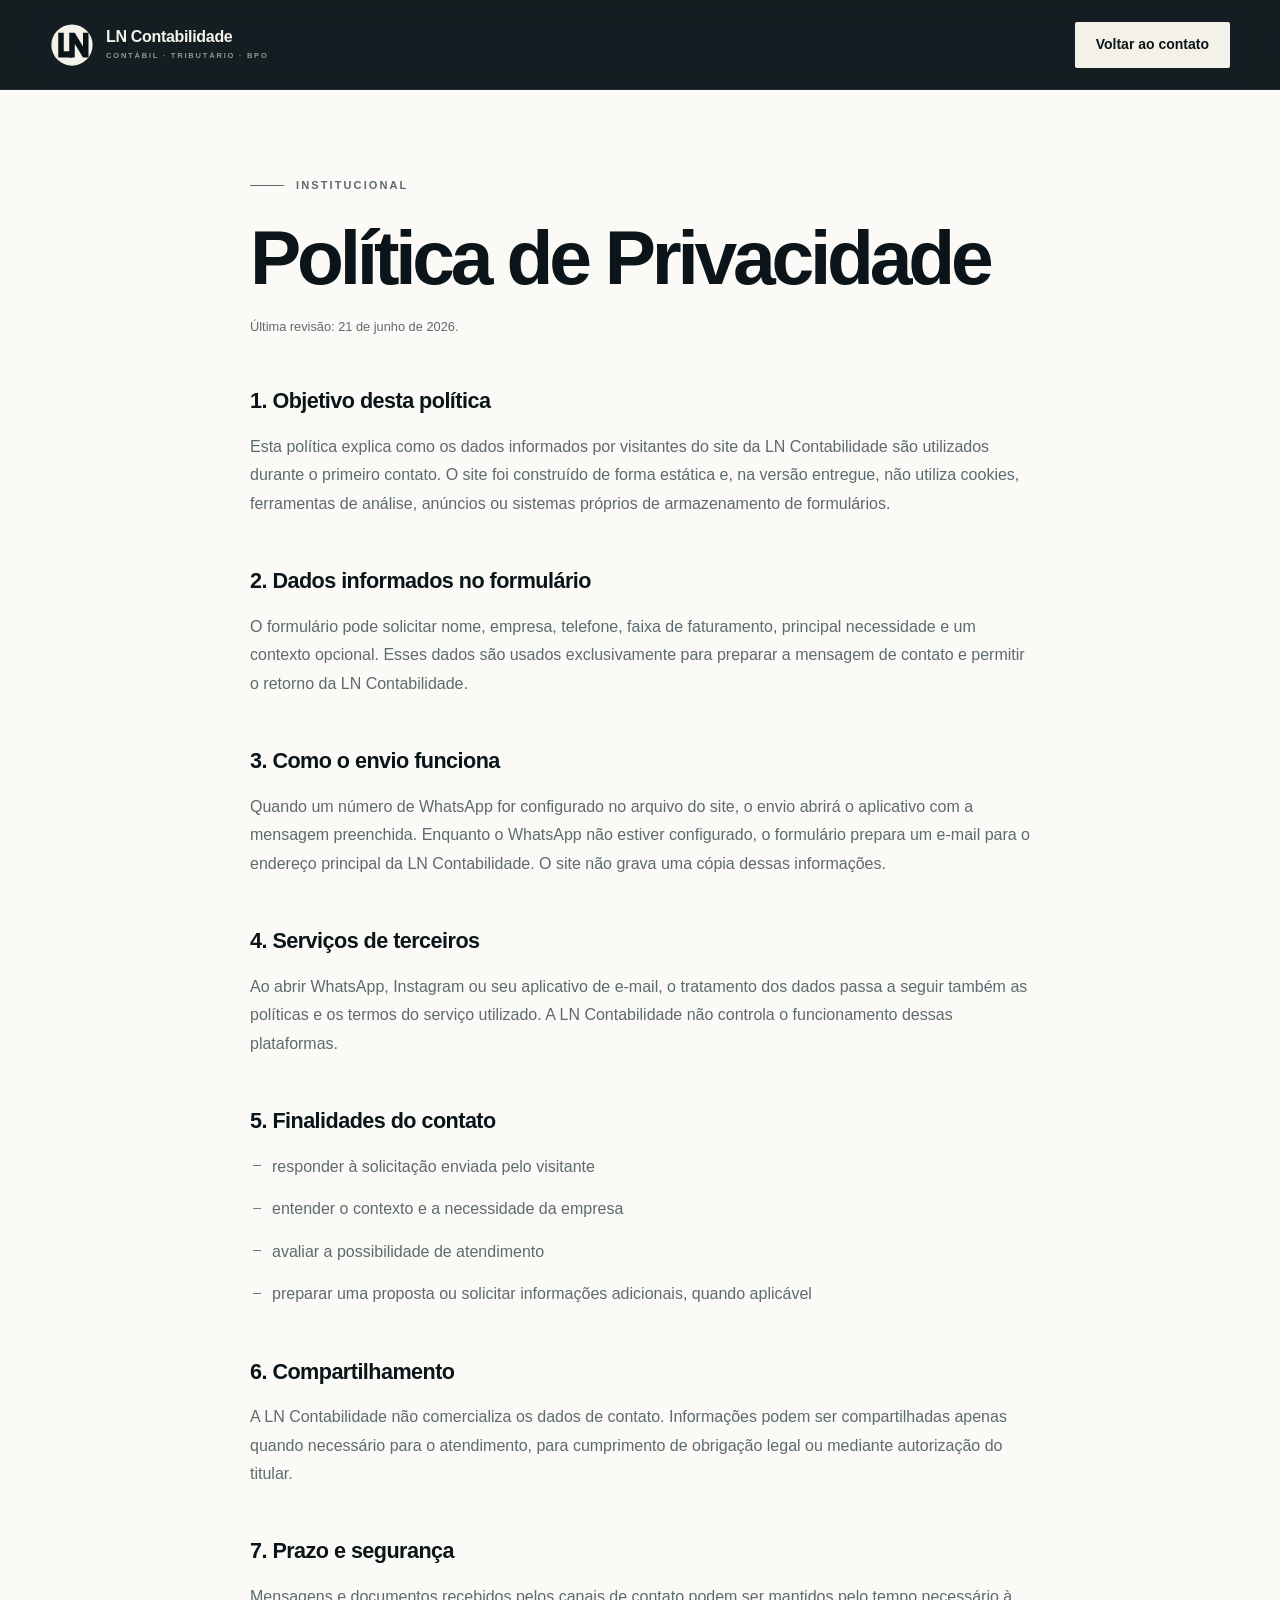
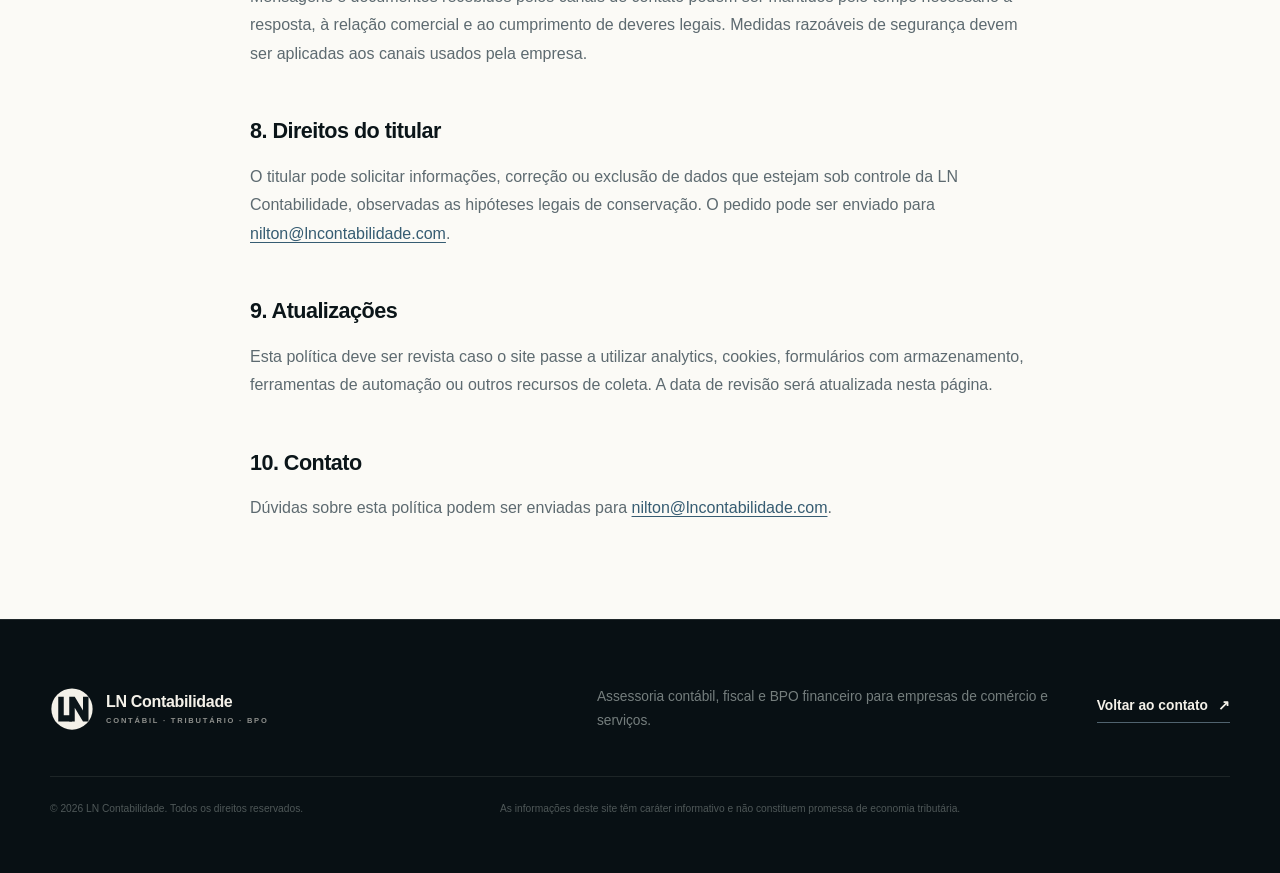
==== privacidade.html @ 3438ac11 "Initial LN website" ====
<!doctype html>
<html lang="pt-BR">
<head>
  <meta charset="utf-8">
  <meta name="viewport" content="width=device-width, initial-scale=1, viewport-fit=cover">
  <meta name="theme-color" content="#0b1519">
  <meta name="robots" content="index, follow">
  <meta name="description" content="Política de Privacidade da LN Contabilidade.">
  <title>Política de Privacidade | LN Contabilidade</title>
  <link rel="icon" href="./assets/favicon/favicon.svg" type="image/svg+xml">
  <link rel="icon" href="./assets/favicon/favicon-32.png" sizes="32x32" type="image/png">
  <link rel="apple-touch-icon" href="./assets/favicon/apple-touch-icon.png">
  <link rel="stylesheet" href="./assets/css/styles.css">
  <script src="./assets/js/site-config.js"></script>
  <script defer src="./assets/js/main.js"></script>
</head>
<body>
  <a class="skip-link" href="#conteudo">Pular para o conteúdo</a>

  <header class="site-header">
    <div class="shell header-inner">
      <a class="brand" href="./index.html" aria-label="LN Contabilidade, página inicial">
        <svg class="brand-mark" viewBox="0 0 64 64" aria-hidden="true">
          <circle cx="32" cy="32" r="30" fill="currentColor"/>
          <path d="M12 14h8v27h12v9H12V14Z" fill="var(--brand-mark-ink)"/>
          <path d="M28 50V14h8l12 20V14h8v36h-8L36 30v20h-8Z" fill="var(--brand-mark-ink)"/>
        </svg>
        <span class="brand-copy"><strong>LN Contabilidade</strong><small>CONTÁBIL · TRIBUTÁRIO · BPO</small></span>
      </a>
      <a class="button button-light header-cta" href="./index.html#contato">Voltar ao contato</a>
      <details class="mobile-nav">
        <summary aria-label="Abrir menu de navegação"><span></span><span></span><span></span></summary>
        <nav aria-label="Navegação mobile">
          <a href="./index.html">Página inicial</a>
          <a href="./index.html#servicos">Serviços</a>
          <a href="./index.html#faq">Perguntas frequentes</a>
          <a class="button button-light" href="./index.html#contato">Voltar ao contato</a>
        </nav>
      </details>
    </div>
  </header>

  <main class="privacy-main" id="conteudo">
    <article class="shell privacy-content">
      <p class="eyebrow eyebrow-dark"><span></span> Institucional</p>
      <h1>Política de Privacidade</h1>
      <p class="updated">Última revisão: 21 de junho de 2026.</p>

      <h2>1. Objetivo desta política</h2>
      <p>Esta política explica como os dados informados por visitantes do site da LN Contabilidade são utilizados durante o primeiro contato. O site foi construído de forma estática e, na versão entregue, não utiliza cookies, ferramentas de análise, anúncios ou sistemas próprios de armazenamento de formulários.</p>

      <h2>2. Dados informados no formulário</h2>
      <p>O formulário pode solicitar nome, empresa, telefone, faixa de faturamento, principal necessidade e um contexto opcional. Esses dados são usados exclusivamente para preparar a mensagem de contato e permitir o retorno da LN Contabilidade.</p>

      <h2>3. Como o envio funciona</h2>
      <p>Quando um número de WhatsApp for configurado no arquivo do site, o envio abrirá o aplicativo com a mensagem preenchida. Enquanto o WhatsApp não estiver configurado, o formulário prepara um e-mail para o endereço principal da LN Contabilidade. O site não grava uma cópia dessas informações.</p>

      <h2>4. Serviços de terceiros</h2>
      <p>Ao abrir WhatsApp, Instagram ou seu aplicativo de e-mail, o tratamento dos dados passa a seguir também as políticas e os termos do serviço utilizado. A LN Contabilidade não controla o funcionamento dessas plataformas.</p>

      <h2>5. Finalidades do contato</h2>
      <ul>
        <li>responder à solicitação enviada pelo visitante</li>
        <li>entender o contexto e a necessidade da empresa</li>
        <li>avaliar a possibilidade de atendimento</li>
        <li>preparar uma proposta ou solicitar informações adicionais, quando aplicável</li>
      </ul>

      <h2>6. Compartilhamento</h2>
      <p>A LN Contabilidade não comercializa os dados de contato. Informações podem ser compartilhadas apenas quando necessário para o atendimento, para cumprimento de obrigação legal ou mediante autorização do titular.</p>

      <h2>7. Prazo e segurança</h2>
      <p>Mensagens e documentos recebidos pelos canais de contato podem ser mantidos pelo tempo necessário à resposta, à relação comercial e ao cumprimento de deveres legais. Medidas razoáveis de segurança devem ser aplicadas aos canais usados pela empresa.</p>

      <h2>8. Direitos do titular</h2>
      <p>O titular pode solicitar informações, correção ou exclusão de dados que estejam sob controle da LN Contabilidade, observadas as hipóteses legais de conservação. O pedido pode ser enviado para <a href="mailto:nilton@lncontabilidade.com" data-email-link="primary" data-config-text="emailPrimary">nilton@lncontabilidade.com</a>.</p>

      <h2>9. Atualizações</h2>
      <p>Esta política deve ser revista caso o site passe a utilizar analytics, cookies, formulários com armazenamento, ferramentas de automação ou outros recursos de coleta. A data de revisão será atualizada nesta página.</p>

      <h2>10. Contato</h2>
      <p>Dúvidas sobre esta política podem ser enviadas para <a href="mailto:nilton@lncontabilidade.com" data-email-link="primary" data-config-text="emailPrimary">nilton@lncontabilidade.com</a>.</p>
    </article>
  </main>

  <footer class="site-footer">
    <div class="shell footer-top">
      <a class="brand footer-brand" href="./index.html" aria-label="LN Contabilidade, página inicial">
        <svg class="brand-mark" viewBox="0 0 64 64" aria-hidden="true">
          <circle cx="32" cy="32" r="30" fill="currentColor"/>
          <path d="M12 14h8v27h12v9H12V14Z" fill="var(--brand-mark-ink)"/>
          <path d="M28 50V14h8l12 20V14h8v36h-8L36 30v20h-8Z" fill="var(--brand-mark-ink)"/>
        </svg>
        <span class="brand-copy"><strong>LN Contabilidade</strong><small>CONTÁBIL · TRIBUTÁRIO · BPO</small></span>
      </a>
      <p>Assessoria contábil, fiscal e BPO financeiro para empresas de comércio e serviços.</p>
      <a class="footer-cta" href="./index.html#contato">Voltar ao contato <span aria-hidden="true">↗</span></a>
    </div>
    <div class="shell footer-bottom">
      <p>© <span data-current-year>2026</span> LN Contabilidade. Todos os direitos reservados.</p>
      <p>As informações deste site têm caráter informativo e não constituem promessa de economia tributária.</p>
    </div>
  </footer>
</body>
</html>
---- assets/css/styles.css ----
:root {
  --ink: #0b1519;
  --ink-soft: #111f24;
  --ink-raised: #17272d;
  --paper: #f4f1e9;
  --paper-soft: #ebe8e0;
  --paper-bright: #fbfaf6;
  --line-dark: rgba(244, 241, 233, 0.14);
  --line-light: rgba(11, 21, 25, 0.15);
  --ivory: #f4f1e9;
  --mist: #b8c2bf;
  --slate: #5d6a70;
  --steel: #8aa8ba;
  --steel-soft: #b6cad5;
  --error: #a63a34;
  --success: #4f736c;
  --shadow: 0 28px 80px rgba(2, 10, 13, 0.18);
  --font-sans: "Avenir Next", Avenir, "Segoe UI", "Helvetica Neue", Arial, sans-serif;
  --font-serif: "Iowan Old Style", "Palatino Linotype", "Book Antiqua", Georgia, serif;
  --shell: 1180px;
  --radius: 2px;
  --header-height: 84px;
  --brand-mark-ink: var(--ink);
}

*,
*::before,
*::after {
  box-sizing: border-box;
}

html {
  min-width: 320px;
  scroll-behavior: smooth;
  scroll-padding-top: calc(var(--header-height) + 24px);
  background: var(--ink);
  -webkit-text-size-adjust: 100%;
}

body {
  min-width: 320px;
  margin: 0;
  overflow-x: hidden;
  color: var(--ink);
  background: var(--paper);
  font-family: var(--font-sans);
  font-size: 16px;
  line-height: 1.6;
  text-rendering: optimizeLegibility;
  -webkit-font-smoothing: antialiased;
}

img,
picture,
svg {
  display: block;
  max-width: 100%;
}

img {
  height: auto;
}

button,
input,
select,
textarea {
  font: inherit;
}

button,
summary,
a {
  -webkit-tap-highlight-color: transparent;
}

a {
  color: inherit;
  text-decoration: none;
}

p,
h1,
h2,
h3,
blockquote,
figure {
  margin: 0;
}

ul,
ol {
  margin: 0;
  padding: 0;
  list-style: none;
}

::selection {
  color: var(--ink);
  background: var(--steel-soft);
}

:focus-visible {
  outline: 2px solid #bfe4f5;
  outline-offset: 4px;
}

section[id] {
  scroll-margin-top: calc(var(--header-height) + 22px);
}

.shell {
  width: min(calc(100% - 40px), var(--shell));
  margin-inline: auto;
}

.skip-link {
  position: fixed;
  z-index: 999;
  top: 12px;
  left: 12px;
  transform: translateY(-150%);
  padding: 12px 16px;
  color: var(--ink);
  background: var(--paper-bright);
  font-size: 0.875rem;
  font-weight: 700;
  transition: transform 160ms ease;
}

.skip-link:focus {
  transform: translateY(0);
}

.site-header {
  position: sticky;
  z-index: 100;
  top: 0;
  height: var(--header-height);
  color: var(--ivory);
  background: rgba(11, 21, 25, 0.96);
  border-bottom: 1px solid rgba(244, 241, 233, 0.09);
  backdrop-filter: blur(16px);
}

.header-inner {
  display: flex;
  align-items: center;
  justify-content: space-between;
  height: 100%;
  gap: 24px;
}

.brand {
  display: inline-flex;
  align-items: center;
  min-width: 0;
  gap: 12px;
  color: var(--ivory);
}

.brand-mark {
  width: 44px;
  height: 44px;
  flex: 0 0 44px;
  color: var(--ivory);
}

.brand-copy {
  display: grid;
  min-width: 0;
  line-height: 1;
}

.brand-copy strong {
  color: var(--ivory);
  font-size: 1rem;
  font-weight: 680;
  letter-spacing: -0.02em;
  white-space: nowrap;
}

.brand-copy small {
  margin-top: 7px;
  color: rgba(244, 241, 233, 0.57);
  font-size: 0.47rem;
  font-weight: 700;
  letter-spacing: 0.24em;
  white-space: nowrap;
}

.desktop-nav {
  display: none;
  align-items: center;
  gap: 30px;
  color: rgba(244, 241, 233, 0.66);
  font-size: 0.83rem;
}

.desktop-nav a {
  position: relative;
  padding-block: 12px;
  transition: color 160ms ease;
}

.desktop-nav a::after {
  position: absolute;
  right: 0;
  bottom: 6px;
  left: 0;
  height: 1px;
  content: "";
  transform: scaleX(0);
  transform-origin: left;
  background: var(--steel);
  transition: transform 180ms ease;
}

.desktop-nav a:hover,
.desktop-nav a:focus-visible {
  color: var(--ivory);
}

.desktop-nav a:hover::after,
.desktop-nav a:focus-visible::after {
  transform: scaleX(1);
}

.header-cta {
  display: none;
}

.mobile-nav {
  position: relative;
  margin-left: auto;
}

.mobile-nav > summary {
  display: grid;
  width: 46px;
  height: 46px;
  cursor: pointer;
  place-content: center;
  gap: 5px;
  border: 1px solid rgba(244, 241, 233, 0.22);
  border-radius: 50%;
  list-style: none;
}

.mobile-nav > summary::-webkit-details-marker {
  display: none;
}

.mobile-nav > summary span {
  width: 17px;
  height: 1px;
  background: var(--ivory);
  transition: transform 180ms ease, opacity 180ms ease;
}

.mobile-nav[open] > summary span:nth-child(1) {
  transform: translateY(6px) rotate(45deg);
}

.mobile-nav[open] > summary span:nth-child(2) {
  opacity: 0;
}

.mobile-nav[open] > summary span:nth-child(3) {
  transform: translateY(-6px) rotate(-45deg);
}

.mobile-nav nav {
  position: absolute;
  top: calc(100% + 14px);
  right: 0;
  display: grid;
  width: min(310px, calc(100vw - 40px));
  padding: 18px;
  gap: 2px;
  background: var(--paper-bright);
  border: 1px solid var(--line-light);
  box-shadow: 0 20px 48px rgba(0, 0, 0, 0.25);
}

.mobile-nav nav > a:not(.button) {
  padding: 13px 8px;
  color: var(--ink);
  border-bottom: 1px solid var(--line-light);
  font-size: 0.95rem;
  font-weight: 600;
}

.mobile-nav nav .button {
  margin-top: 14px;
  color: var(--ivory);
  background: var(--ink);
}

.button {
  display: inline-flex;
  min-height: 50px;
  align-items: center;
  justify-content: center;
  gap: 11px;
  padding: 13px 19px;
  border: 1px solid transparent;
  border-radius: var(--radius);
  font-size: 0.875rem;
  font-weight: 700;
  line-height: 1.2;
  text-align: center;
  transition: transform 160ms ease, color 160ms ease, background 160ms ease, border-color 160ms ease;
}

.button svg {
  width: 18px;
  height: 18px;
  fill: none;
  stroke: currentColor;
  stroke-width: 1.5;
  stroke-linecap: round;
  stroke-linejoin: round;
}

.button:hover {
  transform: translateY(-2px);
}

.button-light {
  color: var(--ink);
  background: var(--ivory);
}

.button-light:hover {
  background: #fff;
}

.button-outline {
  color: var(--ivory);
  background: transparent;
  border-color: rgba(244, 241, 233, 0.25);
}

.button-outline:hover {
  border-color: rgba(244, 241, 233, 0.56);
  background: rgba(244, 241, 233, 0.05);
}

.section {
  padding-block: 88px;
}

.section-dark,
.section-ink,
.reform,
.contact {
  color: var(--ivory);
  background: var(--ink);
}

.section-paper {
  background: var(--paper-bright);
}

.section-muted {
  background: var(--paper-soft);
}

.eyebrow {
  display: flex;
  align-items: center;
  gap: 12px;
  color: var(--steel);
  font-size: 0.69rem;
  font-weight: 750;
  letter-spacing: 0.19em;
  line-height: 1.5;
  text-transform: uppercase;
}

.eyebrow span {
  width: 34px;
  height: 1px;
  flex: 0 0 auto;
  background: currentColor;
}

.eyebrow-dark {
  color: #557386;
}

.hero {
  position: relative;
  overflow: hidden;
  padding: 70px 0 78px;
}

.hero-grid {
  position: absolute;
  inset: 0;
  pointer-events: none;
  opacity: 0.55;
  background-image:
    linear-gradient(rgba(244, 241, 233, 0.035) 1px, transparent 1px),
    linear-gradient(90deg, rgba(244, 241, 233, 0.035) 1px, transparent 1px);
  background-size: 72px 72px;
  mask-image: linear-gradient(to bottom, black 0%, black 70%, transparent 100%);
}

.hero::after {
  position: absolute;
  right: -20vw;
  bottom: -35vw;
  width: 65vw;
  height: 65vw;
  content: "";
  pointer-events: none;
  border-radius: 50%;
  background: radial-gradient(circle, rgba(93, 137, 162, 0.11), transparent 67%);
}

.hero-layout {
  position: relative;
  z-index: 1;
  display: grid;
  gap: 56px;
}

.hero-copy {
  max-width: 750px;
}

.hero h1 {
  max-width: 780px;
  margin-top: 28px;
  color: var(--ivory);
  font-size: clamp(2.65rem, 11.2vw, 5.45rem);
  font-weight: 680;
  letter-spacing: -0.058em;
  line-height: 0.99;
  text-wrap: balance;
}

.hero-lead {
  max-width: 680px;
  margin-top: 30px;
  color: rgba(184, 194, 191, 0.88);
  font-size: clamp(1.04rem, 2.2vw, 1.22rem);
  line-height: 1.65;
}

.button-row {
  display: grid;
  margin-top: 34px;
  gap: 12px;
}

.hero-note {
  max-width: 600px;
  margin-top: 26px;
  padding-top: 20px;
  color: rgba(184, 194, 191, 0.61);
  border-top: 1px solid rgba(244, 241, 233, 0.12);
  font-size: 0.81rem;
  line-height: 1.6;
}

.hero-portrait {
  position: relative;
  width: 100%;
  max-width: 620px;
  margin-inline: auto;
}

.portrait-frame {
  position: relative;
  padding: 8px;
  border: 1px solid rgba(138, 168, 186, 0.34);
}

.portrait-frame picture {
  overflow: hidden;
  aspect-ratio: 4 / 5;
  background: var(--ink-soft);
}

.portrait-frame img {
  width: 100%;
  height: 100%;
  object-fit: cover;
  object-position: 50% 50%;
}

.portrait-shade {
  position: absolute;
  inset: 8px;
  pointer-events: none;
  background: linear-gradient(to top, rgba(11, 21, 25, 0.82), transparent 35%);
}

.portrait-frame figcaption {
  position: absolute;
  right: 24px;
  bottom: 24px;
  left: 24px;
  display: grid;
  max-width: 310px;
  margin-left: auto;
  gap: 4px;
  text-align: right;
}

.portrait-frame figcaption strong {
  color: var(--ivory);
  font-size: 1rem;
  font-weight: 700;
}

.portrait-frame figcaption span {
  color: rgba(244, 241, 233, 0.67);
  font-size: 0.78rem;
  line-height: 1.45;
}

.hero-portrait blockquote {
  position: relative;
  z-index: 2;
  width: calc(100% - 28px);
  margin: -24px 0 0 14px;
  padding: 25px 26px 23px;
  color: var(--ink);
  background: var(--ivory);
  box-shadow: var(--shadow);
  font-family: var(--font-serif);
  font-size: 1.25rem;
  font-style: italic;
  line-height: 1.45;
}

.hero-portrait blockquote cite {
  display: block;
  margin-top: 14px;
  color: var(--slate);
  font-family: var(--font-sans);
  font-size: 0.61rem;
  font-style: normal;
  font-weight: 750;
  letter-spacing: 0.18em;
  text-transform: uppercase;
}

.expertise-strip {
  position: relative;
  z-index: 2;
  color: var(--ink);
  background: var(--paper-bright);
  border-bottom: 1px solid var(--line-light);
}

.expertise-grid {
  display: grid;
}

.expertise-grid article {
  display: grid;
  grid-template-columns: 34px 1fr;
  padding: 28px 0;
  gap: 16px;
  border-bottom: 1px solid var(--line-light);
}

.expertise-grid article:last-child {
  border-bottom: 0;
}

.expertise-grid article > span {
  color: #6c8797;
  font-size: 0.67rem;
  font-weight: 750;
  letter-spacing: 0.14em;
}

.expertise-grid h2 {
  font-size: 1rem;
  font-weight: 740;
  letter-spacing: -0.015em;
}

.expertise-grid p {
  margin-top: 7px;
  color: var(--slate);
  font-size: 0.84rem;
  line-height: 1.65;
}

.split-heading {
  display: grid;
  gap: 28px;
}

.split-heading h2,
.approach h2,
.reform h2,
.bpo h2,
.process h2,
.about h2,
.fit h2,
.faq h2,
.contact h2 {
  margin-top: 20px;
  font-size: clamp(2.05rem, 7.5vw, 4.25rem);
  font-weight: 660;
  letter-spacing: -0.052em;
  line-height: 1.04;
  text-wrap: balance;
}

.section-intro {
  max-width: 600px;
  color: var(--slate);
  font-size: 1rem;
  line-height: 1.75;
}

.issue-list {
  margin-top: 54px;
  border-top: 1px solid var(--line-light);
}

.issue-list article {
  display: grid;
  padding: 25px 0;
  gap: 10px;
  border-bottom: 1px solid var(--line-light);
}

.issue-number {
  color: #6c8797;
  font-size: 0.7rem;
  font-weight: 750;
  letter-spacing: 0.15em;
}

.issue-list h3 {
  font-size: 1.12rem;
  font-weight: 710;
  letter-spacing: -0.02em;
  line-height: 1.35;
}

.issue-list p {
  color: var(--slate);
  font-size: 0.94rem;
  line-height: 1.7;
}

.approach {
  position: relative;
  background: var(--ink-soft);
}

.approach::before {
  position: absolute;
  inset: 0;
  content: "";
  pointer-events: none;
  background: linear-gradient(90deg, transparent 0, rgba(138, 168, 186, 0.045) 50%, transparent 100%);
}

.approach-layout {
  position: relative;
  display: grid;
  gap: 36px;
}

.approach-statement h2 {
  max-width: 780px;
  color: var(--ivory);
}

.approach-copy {
  display: grid;
  align-content: end;
  gap: 20px;
  color: rgba(184, 194, 191, 0.78);
  font-size: 1rem;
  line-height: 1.75;
}

.reading-line {
  position: relative;
  display: grid;
  margin-top: 64px;
  gap: 14px;
}

.reading-line > div {
  display: grid;
  padding: 22px 0;
  gap: 8px;
  border-top: 1px solid rgba(244, 241, 233, 0.16);
}

.reading-line span {
  color: var(--ivory);
  font-size: 1.06rem;
  font-weight: 680;
}

.reading-line small {
  color: rgba(184, 194, 191, 0.62);
  font-size: 0.78rem;
  line-height: 1.55;
}

.reading-line i {
  display: none;
}

.service-stack {
  margin-top: 58px;
  border-top: 1px solid var(--line-light);
}

.service-feature {
  display: grid;
  padding: 34px 0;
  gap: 22px;
  border-bottom: 1px solid var(--line-light);
}

.service-index {
  color: #6c8797;
  font-size: 0.69rem;
  font-weight: 750;
  letter-spacing: 0.16em;
}

.service-kicker {
  color: #567589;
  font-size: 0.65rem;
  font-weight: 750;
  letter-spacing: 0.16em;
  text-transform: uppercase;
}

.service-main h3 {
  max-width: 650px;
  margin-top: 10px;
  font-size: clamp(1.55rem, 4.8vw, 2.55rem);
  font-weight: 650;
  letter-spacing: -0.04em;
  line-height: 1.12;
}

.service-main > p:last-child {
  max-width: 680px;
  margin-top: 19px;
  color: var(--slate);
  font-size: 0.95rem;
  line-height: 1.75;
}

.service-when {
  padding-top: 21px;
  border-top: 1px solid var(--line-light);
}

.service-when strong {
  color: var(--ink);
  font-size: 0.72rem;
  font-weight: 750;
  letter-spacing: 0.1em;
  text-transform: uppercase;
}

.service-when ul {
  display: grid;
  margin-top: 14px;
  gap: 9px;
}

.service-when li {
  position: relative;
  padding-left: 18px;
  color: var(--slate);
  font-size: 0.82rem;
  line-height: 1.5;
}

.service-when li::before {
  position: absolute;
  top: 0.67em;
  left: 0;
  width: 7px;
  height: 1px;
  content: "";
  background: #6c8797;
}

.supporting-services {
  display: grid;
  margin-top: 48px;
  border-top: 1px solid var(--line-light);
  border-bottom: 1px solid var(--line-light);
}

.supporting-services article {
  padding: 30px 0;
  border-bottom: 1px solid var(--line-light);
}

.supporting-services article:last-child {
  border-bottom: 0;
}

.supporting-services svg {
  width: 38px;
  height: 38px;
  color: #648397;
  fill: none;
  stroke: currentColor;
  stroke-width: 1.5;
  stroke-linecap: round;
  stroke-linejoin: round;
}

.supporting-services h3 {
  margin-top: 22px;
  font-size: 1.05rem;
  font-weight: 710;
  letter-spacing: -0.02em;
}

.supporting-services p {
  margin-top: 10px;
  color: var(--slate);
  font-size: 0.84rem;
  line-height: 1.65;
}

.reform {
  position: relative;
  overflow: hidden;
  background: #0d1b21;
}

.reform::before {
  position: absolute;
  inset: 0;
  content: "";
  pointer-events: none;
  background-image: linear-gradient(rgba(138, 168, 186, 0.045) 1px, transparent 1px);
  background-size: 100% 68px;
}

.reform-layout {
  position: relative;
  display: grid;
  gap: 52px;
}

.reform-copy h2 {
  max-width: 750px;
}

.reform-copy > p:not(.eyebrow, .source-note) {
  max-width: 700px;
  margin-top: 24px;
  color: rgba(184, 194, 191, 0.78);
  font-size: 1rem;
  line-height: 1.75;
}

.reform-copy .button {
  margin-top: 30px;
}

.source-note {
  max-width: 660px;
  margin-top: 24px;
  color: rgba(184, 194, 191, 0.52);
  font-size: 0.69rem;
  line-height: 1.6;
}

.source-note a {
  color: rgba(244, 241, 233, 0.78);
  text-decoration: underline;
  text-decoration-color: rgba(138, 168, 186, 0.45);
  text-underline-offset: 3px;
}

.reform-checklist {
  align-self: end;
  border-top: 1px solid rgba(244, 241, 233, 0.16);
}

.reform-checklist div {
  display: grid;
  grid-template-columns: 36px 1fr;
  align-items: center;
  padding: 20px 0;
  gap: 14px;
  border-bottom: 1px solid rgba(244, 241, 233, 0.16);
}

.reform-checklist span {
  color: var(--steel);
  font-size: 0.65rem;
  font-weight: 750;
  letter-spacing: 0.14em;
}

.reform-checklist p {
  color: var(--ivory);
  font-size: 0.92rem;
  line-height: 1.5;
}

.bpo-layout {
  display: grid;
  gap: 34px;
}

.bpo h2 {
  max-width: 640px;
}

.bpo-lead {
  max-width: 620px;
  margin-top: 24px;
  color: #405157;
  font-family: var(--font-serif);
  font-size: clamp(1.25rem, 4vw, 1.75rem);
  font-style: italic;
  line-height: 1.55;
}

.bpo-copy {
  align-self: end;
}

.bpo-copy > p:first-child {
  color: var(--slate);
  line-height: 1.75;
}

.check-list {
  display: grid;
  margin-top: 26px;
  border-top: 1px solid var(--line-light);
}

.check-list li {
  position: relative;
  padding: 14px 0 14px 28px;
  border-bottom: 1px solid var(--line-light);
  font-size: 0.91rem;
  font-weight: 620;
}

.check-list li::before {
  position: absolute;
  top: 1.2rem;
  left: 2px;
  width: 10px;
  height: 5px;
  content: "";
  transform: rotate(-45deg);
  border-bottom: 1.5px solid #5d8095;
  border-left: 1.5px solid #5d8095;
}

.small-print {
  margin-top: 18px;
  color: var(--slate);
  font-size: 0.72rem;
  line-height: 1.65;
}

.finance-flow {
  display: grid;
  margin-top: 62px;
  gap: 10px;
}

.finance-flow span {
  padding: 14px 16px;
  color: var(--ink);
  background: var(--paper-soft);
  border: 1px solid var(--line-light);
  font-size: 0.77rem;
  font-weight: 720;
  text-align: center;
}

.finance-flow i {
  width: 1px;
  height: 14px;
  justify-self: center;
  background: #6c8797;
}

.process-heading {
  display: grid;
  gap: 26px;
}

.process-heading > p {
  max-width: 520px;
  color: var(--slate);
  line-height: 1.75;
}

.process-list {
  display: grid;
  margin-top: 54px;
  border-top: 1px solid var(--line-light);
}

.process-list li {
  display: grid;
  grid-template-columns: 42px 1fr;
  padding: 25px 0;
  gap: 15px;
  border-bottom: 1px solid var(--line-light);
}

.process-list li > span {
  color: #638195;
  font-size: 0.68rem;
  font-weight: 750;
  letter-spacing: 0.15em;
}

.process-list h3 {
  font-size: 1.05rem;
  font-weight: 710;
  letter-spacing: -0.02em;
}

.process-list p {
  margin-top: 8px;
  color: var(--slate);
  font-size: 0.86rem;
  line-height: 1.65;
}

.about {
  background: var(--ink);
}

.about-layout {
  display: grid;
  gap: 38px;
}

.about-title h2 {
  max-width: 650px;
}

.about-copy {
  display: grid;
  gap: 20px;
  color: rgba(184, 194, 191, 0.78);
  font-size: 1rem;
  line-height: 1.78;
}

.about-copy blockquote {
  margin-top: 10px;
  padding: 26px 0 4px;
  color: var(--ivory);
  border-top: 1px solid rgba(244, 241, 233, 0.16);
  font-family: var(--font-serif);
  font-size: clamp(1.32rem, 4.5vw, 1.8rem);
  font-style: italic;
  line-height: 1.5;
}

.signature {
  display: grid;
  padding-top: 20px;
  gap: 4px;
  border-top: 1px solid rgba(244, 241, 233, 0.16);
}

.signature strong {
  color: var(--ivory);
  font-size: 0.93rem;
}

.signature span {
  color: rgba(184, 194, 191, 0.56);
  font-size: 0.76rem;
}

.fit-layout {
  display: grid;
  gap: 42px;
}

.fit-layout > div > p:last-child {
  max-width: 530px;
  margin-top: 24px;
  color: var(--slate);
  line-height: 1.75;
}

.fit-list {
  border-top: 1px solid var(--line-light);
}

.fit-list li {
  position: relative;
  padding: 18px 4px 18px 32px;
  border-bottom: 1px solid var(--line-light);
  font-size: 0.94rem;
  line-height: 1.55;
}

.fit-list li::before {
  position: absolute;
  top: 27px;
  left: 4px;
  width: 12px;
  height: 1px;
  content: "";
  background: #638195;
}

.faq-layout {
  display: grid;
  gap: 44px;
}

.faq-heading p:last-child {
  max-width: 440px;
  margin-top: 22px;
  color: var(--slate);
}

.faq-list {
  border-top: 1px solid var(--line-light);
}

.faq-list details {
  border-bottom: 1px solid var(--line-light);
}

.faq-list summary {
  position: relative;
  display: grid;
  min-height: 72px;
  cursor: pointer;
  grid-template-columns: 1fr 28px;
  align-items: center;
  gap: 20px;
  list-style: none;
  font-size: 0.95rem;
  font-weight: 680;
  line-height: 1.45;
}

.faq-list summary::-webkit-details-marker {
  display: none;
}

.faq-list summary span {
  position: relative;
  width: 28px;
  height: 28px;
  border: 1px solid var(--line-light);
  border-radius: 50%;
}

.faq-list summary span::before,
.faq-list summary span::after {
  position: absolute;
  top: 50%;
  left: 50%;
  width: 10px;
  height: 1px;
  content: "";
  transform: translate(-50%, -50%);
  background: var(--ink);
  transition: transform 160ms ease;
}

.faq-list summary span::after {
  transform: translate(-50%, -50%) rotate(90deg);
}

.faq-list details[open] summary span::after {
  transform: translate(-50%, -50%) rotate(0);
}

.faq-list details > p {
  max-width: 700px;
  padding: 0 48px 24px 0;
  color: var(--slate);
  font-size: 0.88rem;
  line-height: 1.72;
}

.contact {
  background: #0d1b21;
}

.contact-layout {
  display: grid;
  gap: 46px;
}

.contact-copy > p:not(.eyebrow) {
  max-width: 610px;
  margin-top: 24px;
  color: rgba(184, 194, 191, 0.76);
  line-height: 1.75;
}

.contact-channels {
  display: grid;
  margin-top: 38px;
  border-top: 1px solid rgba(244, 241, 233, 0.15);
}

.contact-channels a {
  display: grid;
  padding: 18px 0;
  gap: 3px;
  border-bottom: 1px solid rgba(244, 241, 233, 0.15);
}

.contact-channels span {
  color: rgba(184, 194, 191, 0.49);
  font-size: 0.64rem;
  font-weight: 720;
  letter-spacing: 0.12em;
  text-transform: uppercase;
}

.contact-channels strong {
  color: var(--ivory);
  font-size: 0.88rem;
  font-weight: 600;
  overflow-wrap: anywhere;
}

.lead-form {
  padding: 28px 22px;
  color: var(--ink);
  background: var(--paper-bright);
  box-shadow: var(--shadow);
}

.form-grid {
  display: grid;
  gap: 18px;
}

.field-group {
  display: grid;
  gap: 7px;
}

.field-group label {
  color: var(--ink);
  font-size: 0.75rem;
  font-weight: 720;
}

.field-group label span {
  color: var(--slate);
  font-weight: 500;
}

.field-group input,
.field-group select,
.field-group textarea {
  width: 100%;
  min-height: 50px;
  padding: 12px 13px;
  color: var(--ink);
  background: #fff;
  border: 1px solid rgba(11, 21, 25, 0.21);
  border-radius: 0;
  outline: none;
  font-size: 0.94rem;
  transition: border-color 140ms ease, box-shadow 140ms ease;
}

.field-group textarea {
  min-height: 118px;
  resize: vertical;
}

.field-group input::placeholder,
.field-group textarea::placeholder {
  color: rgba(93, 106, 112, 0.62);
}

.field-group input:focus,
.field-group select:focus,
.field-group textarea:focus {
  border-color: #5f8296;
  box-shadow: 0 0 0 3px rgba(95, 130, 150, 0.14);
}

.field-group input[aria-invalid="true"],
.field-group select[aria-invalid="true"],
.field-group textarea[aria-invalid="true"] {
  border-color: var(--error);
}

.field-error {
  min-height: 0;
  color: var(--error);
  font-size: 0.68rem;
  line-height: 1.35;
}

.field-error:empty {
  display: none;
}

.consent {
  display: grid;
  margin-top: 20px;
  grid-template-columns: 20px 1fr;
  align-items: start;
  gap: 10px;
  color: var(--slate);
  font-size: 0.71rem;
  line-height: 1.55;
}

.consent input {
  width: 17px;
  height: 17px;
  margin-top: 2px;
  accent-color: #55778b;
}

.consent a {
  color: var(--ink);
  text-decoration: underline;
  text-underline-offset: 3px;
}

.consent-error {
  margin: 6px 0 0 30px;
}

.form-submit {
  width: 100%;
  margin-top: 22px;
  color: var(--ivory);
  background: var(--ink);
}

.form-submit:hover {
  background: var(--ink-raised);
}

.form-note,
.form-status,
.noscript-note {
  margin-top: 13px;
  color: var(--slate);
  font-size: 0.68rem;
  line-height: 1.55;
}

.form-status[data-state="success"] {
  color: var(--success);
  font-weight: 650;
}

.form-status[data-state="error"] {
  color: var(--error);
  font-weight: 650;
}

.noscript-note a {
  color: var(--ink);
  text-decoration: underline;
}

.site-footer {
  padding: 64px 0 118px;
  color: var(--ivory);
  background: #081014;
  border-top: 1px solid rgba(244, 241, 233, 0.1);
}

.footer-top {
  display: grid;
  gap: 28px;
}

.footer-brand .brand-mark {
  width: 50px;
  height: 50px;
}

.footer-top > p {
  max-width: 460px;
  color: rgba(184, 194, 191, 0.62);
  font-size: 0.86rem;
  line-height: 1.7;
}

.footer-cta {
  display: inline-flex;
  width: fit-content;
  align-items: center;
  gap: 10px;
  padding-bottom: 5px;
  color: var(--ivory);
  border-bottom: 1px solid rgba(138, 168, 186, 0.55);
  font-size: 0.86rem;
  font-weight: 680;
}

.footer-links {
  display: grid;
  margin-top: 50px;
  padding-top: 32px;
  gap: 28px;
  border-top: 1px solid rgba(244, 241, 233, 0.12);
}

.footer-links > div {
  display: grid;
  align-content: start;
  gap: 8px;
}

.footer-links span {
  margin-bottom: 4px;
  color: rgba(184, 194, 191, 0.42);
  font-size: 0.61rem;
  font-weight: 750;
  letter-spacing: 0.14em;
  text-transform: uppercase;
}

.footer-links a {
  color: rgba(244, 241, 233, 0.77);
  font-size: 0.79rem;
  overflow-wrap: anywhere;
}

.footer-links a:hover {
  color: var(--ivory);
}

.footer-bottom {
  display: grid;
  margin-top: 42px;
  padding-top: 24px;
  gap: 12px;
  color: rgba(184, 194, 191, 0.4);
  border-top: 1px solid rgba(244, 241, 233, 0.09);
  font-size: 0.64rem;
  line-height: 1.6;
}

.mobile-contact {
  position: fixed;
  z-index: 90;
  right: 16px;
  bottom: calc(16px + env(safe-area-inset-bottom));
  left: 16px;
  display: inline-flex;
  min-height: 52px;
  align-items: center;
  justify-content: center;
  gap: 10px;
  color: var(--ink);
  background: var(--ivory);
  border: 1px solid rgba(11, 21, 25, 0.18);
  box-shadow: 0 14px 34px rgba(0, 0, 0, 0.24);
  font-size: 0.84rem;
  font-weight: 740;
}

.mobile-contact svg {
  width: 19px;
  height: 19px;
  fill: none;
  stroke: currentColor;
  stroke-width: 1.6;
  stroke-linecap: round;
  stroke-linejoin: round;
}

.privacy-main {
  min-height: calc(100vh - var(--header-height));
  padding: 72px 0 96px;
  background: var(--paper-bright);
}

.privacy-content {
  max-width: 780px;
}

.privacy-content h1 {
  margin-top: 22px;
  font-size: clamp(2.4rem, 8vw, 4.8rem);
  font-weight: 660;
  letter-spacing: -0.055em;
  line-height: 1.04;
}

.privacy-content .updated {
  margin-top: 18px;
  color: var(--slate);
  font-size: 0.8rem;
}

.privacy-content h2 {
  margin-top: 46px;
  font-size: 1.35rem;
  font-weight: 720;
  letter-spacing: -0.025em;
}

.privacy-content p,
.privacy-content li {
  margin-top: 14px;
  color: var(--slate);
  line-height: 1.78;
}

.privacy-content ul {
  margin-top: 12px;
}

.privacy-content li {
  position: relative;
  padding-left: 22px;
}

.privacy-content li::before {
  position: absolute;
  top: 0.78em;
  left: 3px;
  width: 8px;
  height: 1px;
  content: "";
  background: #638195;
}

.privacy-content a {
  color: #365c72;
  text-decoration: underline;
  text-underline-offset: 3px;
}

@media (min-width: 540px) {
  .button-row {
    display: flex;
    flex-wrap: wrap;
  }

  .button-row .button {
    min-width: 205px;
  }

  .form-grid {
    grid-template-columns: 1fr 1fr;
  }

  .field-full {
    grid-column: 1 / -1;
  }

  .lead-form {
    padding: 36px;
  }

  .mobile-contact {
    right: 20px;
    left: auto;
    width: 218px;
  }
}

@media (min-width: 700px) {
  .section {
    padding-block: 112px;
  }

  .hero {
    padding: 92px 0 92px;
  }

  .expertise-grid {
    grid-template-columns: repeat(3, 1fr);
  }

  .expertise-grid article {
    padding: 32px 26px;
    border-right: 1px solid var(--line-light);
    border-bottom: 0;
  }

  .expertise-grid article:first-child {
    padding-left: 0;
  }

  .expertise-grid article:last-child {
    padding-right: 0;
    border-right: 0;
  }

  .issue-list article {
    grid-template-columns: 52px minmax(180px, 0.85fr) minmax(280px, 1.4fr);
    align-items: start;
    padding: 29px 0;
    gap: 24px;
  }

  .service-feature {
    grid-template-columns: 46px 1fr;
  }

  .service-when {
    grid-column: 2;
  }

  .supporting-services {
    grid-template-columns: repeat(3, 1fr);
  }

  .supporting-services article {
    padding: 34px 28px;
    border-right: 1px solid var(--line-light);
    border-bottom: 0;
  }

  .supporting-services article:first-child {
    padding-left: 0;
  }

  .supporting-services article:last-child {
    padding-right: 0;
    border-right: 0;
  }

  .finance-flow {
    grid-template-columns: 1fr 22px 1fr 22px 1fr 22px 1fr 22px 1fr;
    align-items: center;
  }

  .finance-flow i {
    width: 22px;
    height: 1px;
  }

  .process-list {
    grid-template-columns: repeat(2, 1fr);
  }

  .process-list li {
    padding: 30px 24px;
    border-right: 1px solid var(--line-light);
  }

  .process-list li:nth-child(2n) {
    border-right: 0;
  }

  .footer-links {
    grid-template-columns: 1.4fr 0.7fr 0.9fr;
  }

  .footer-bottom {
    grid-template-columns: 0.75fr 1.25fr;
  }
}

@media (min-width: 900px) {
  :root {
    --header-height: 90px;
  }

  .shell {
    width: min(calc(100% - 64px), var(--shell));
  }

  .desktop-nav {
    display: flex;
  }

  .header-cta {
    display: inline-flex;
    min-height: 46px;
    padding-inline: 17px;
  }

  .mobile-nav {
    display: none;
  }

  .hero {
    min-height: 760px;
    display: grid;
    align-items: center;
    padding: 76px 0 86px;
  }

  .hero-layout {
    grid-template-columns: minmax(0, 1.1fr) minmax(360px, 0.9fr);
    align-items: center;
    gap: 68px;
  }

  .hero h1 {
    font-size: clamp(4rem, 6.1vw, 5.65rem);
  }

  .hero-portrait {
    justify-self: end;
  }

  .hero-portrait blockquote {
    position: absolute;
    bottom: -30px;
    left: -58px;
    width: 260px;
    margin: 0;
  }

  .split-heading,
  .approach-layout,
  .bpo-layout,
  .process-heading,
  .about-layout,
  .fit-layout,
  .faq-layout,
  .contact-layout {
    grid-template-columns: minmax(0, 1.05fr) minmax(360px, 0.95fr);
    align-items: end;
    gap: 84px;
  }

  .section-intro {
    justify-self: end;
  }

  .approach-layout {
    align-items: start;
  }

  .approach-copy {
    padding-top: 48px;
  }

  .reading-line {
    grid-template-columns: 1fr 40px 1fr 40px 1fr;
    align-items: center;
    gap: 18px;
  }

  .reading-line > div {
    min-height: 122px;
    padding: 25px 0;
    border-bottom: 1px solid rgba(244, 241, 233, 0.16);
  }

  .reading-line i {
    display: block;
    width: 40px;
    height: 1px;
    background: rgba(138, 168, 186, 0.45);
  }

  .service-feature {
    grid-template-columns: 50px minmax(0, 1fr) minmax(290px, 0.62fr);
    padding: 46px 0;
    gap: 36px;
  }

  .service-when {
    grid-column: auto;
    padding: 8px 0 0 28px;
    border-top: 0;
    border-left: 1px solid var(--line-light);
  }

  .reform-layout {
    grid-template-columns: minmax(0, 1.2fr) minmax(330px, 0.8fr);
    gap: 86px;
  }

  .bpo-layout {
    align-items: start;
  }

  .bpo-copy {
    padding-top: 50px;
  }

  .process-heading {
    align-items: end;
  }

  .process-heading > p {
    justify-self: end;
  }

  .process-list {
    grid-template-columns: repeat(4, 1fr);
  }

  .process-list li {
    display: block;
    min-height: 260px;
    padding: 32px 28px;
    border-right: 1px solid var(--line-light);
  }

  .process-list li:nth-child(2n) {
    border-right: 1px solid var(--line-light);
  }

  .process-list li:last-child {
    border-right: 0;
  }

  .process-list li > div {
    margin-top: 52px;
  }

  .about-layout {
    align-items: start;
  }

  .about-copy {
    padding-top: 48px;
  }

  .fit-layout {
    align-items: start;
  }

  .faq-layout {
    align-items: start;
  }

  .faq-heading {
    position: sticky;
    top: calc(var(--header-height) + 36px);
  }

  .contact-layout {
    align-items: start;
  }

  .lead-form {
    padding: 42px;
  }

  .site-footer {
    padding-bottom: 56px;
  }

  .footer-top {
    grid-template-columns: 1.1fr 1fr auto;
    align-items: center;
  }

  .footer-cta {
    justify-self: end;
  }

  .mobile-contact {
    display: none;
  }
}

@media (min-width: 1120px) {
  .desktop-nav {
    gap: 34px;
  }

  .header-cta {
    padding-inline: 20px;
  }

  .hero-layout {
    gap: 84px;
  }

  .hero-portrait blockquote {
    left: -72px;
    width: 280px;
    padding: 28px 30px 25px;
  }
}

@media (max-width: 390px) {
  .shell {
    width: min(calc(100% - 32px), var(--shell));
  }

  .brand-copy strong {
    font-size: 0.91rem;
  }

  .brand-copy small {
    font-size: 0.42rem;
    letter-spacing: 0.2em;
  }

  .hero h1 {
    font-size: 2.55rem;
  }

  .lead-form {
    padding: 24px 18px;
  }
}

@media (prefers-reduced-motion: reduce) {
  html {
    scroll-behavior: auto;
  }

  *,
  *::before,
  *::after {
    scroll-behavior: auto !important;
    animation-duration: 0.01ms !important;
    animation-iteration-count: 1 !important;
    transition-duration: 0.01ms !important;
  }
}

@media print {
  .site-header,
  .mobile-contact,
  .button,
  .hero-grid,
  .hero::after {
    display: none !important;
  }

  body,
  .section-dark,
  .section-ink,
  .reform,
  .contact,
  .site-footer {
    color: #111 !important;
    background: #fff !important;
  }

  .section {
    padding-block: 36px;
  }
}

/* Header responsiveness must override the base button display. */
.site-header .header-cta {
  display: none;
}

.mobile-contact {
  right: 16px;
  left: auto;
  width: 190px;
}

@media (min-width: 700px) and (max-width: 899px) {
  .site-header .header-cta {
    display: inline-flex;
    min-height: 46px;
    padding-inline: 18px;
  }
}

@media (min-width: 900px) {
  .site-header .header-cta {
    display: inline-flex;
  }
}

.mobile-contact {
  opacity: 0;
  pointer-events: none;
  transform: translateY(12px);
  transition: opacity 180ms ease, transform 180ms ease;
}

.mobile-contact.is-visible {
  opacity: 1;
  pointer-events: auto;
  transform: translateY(0);
}
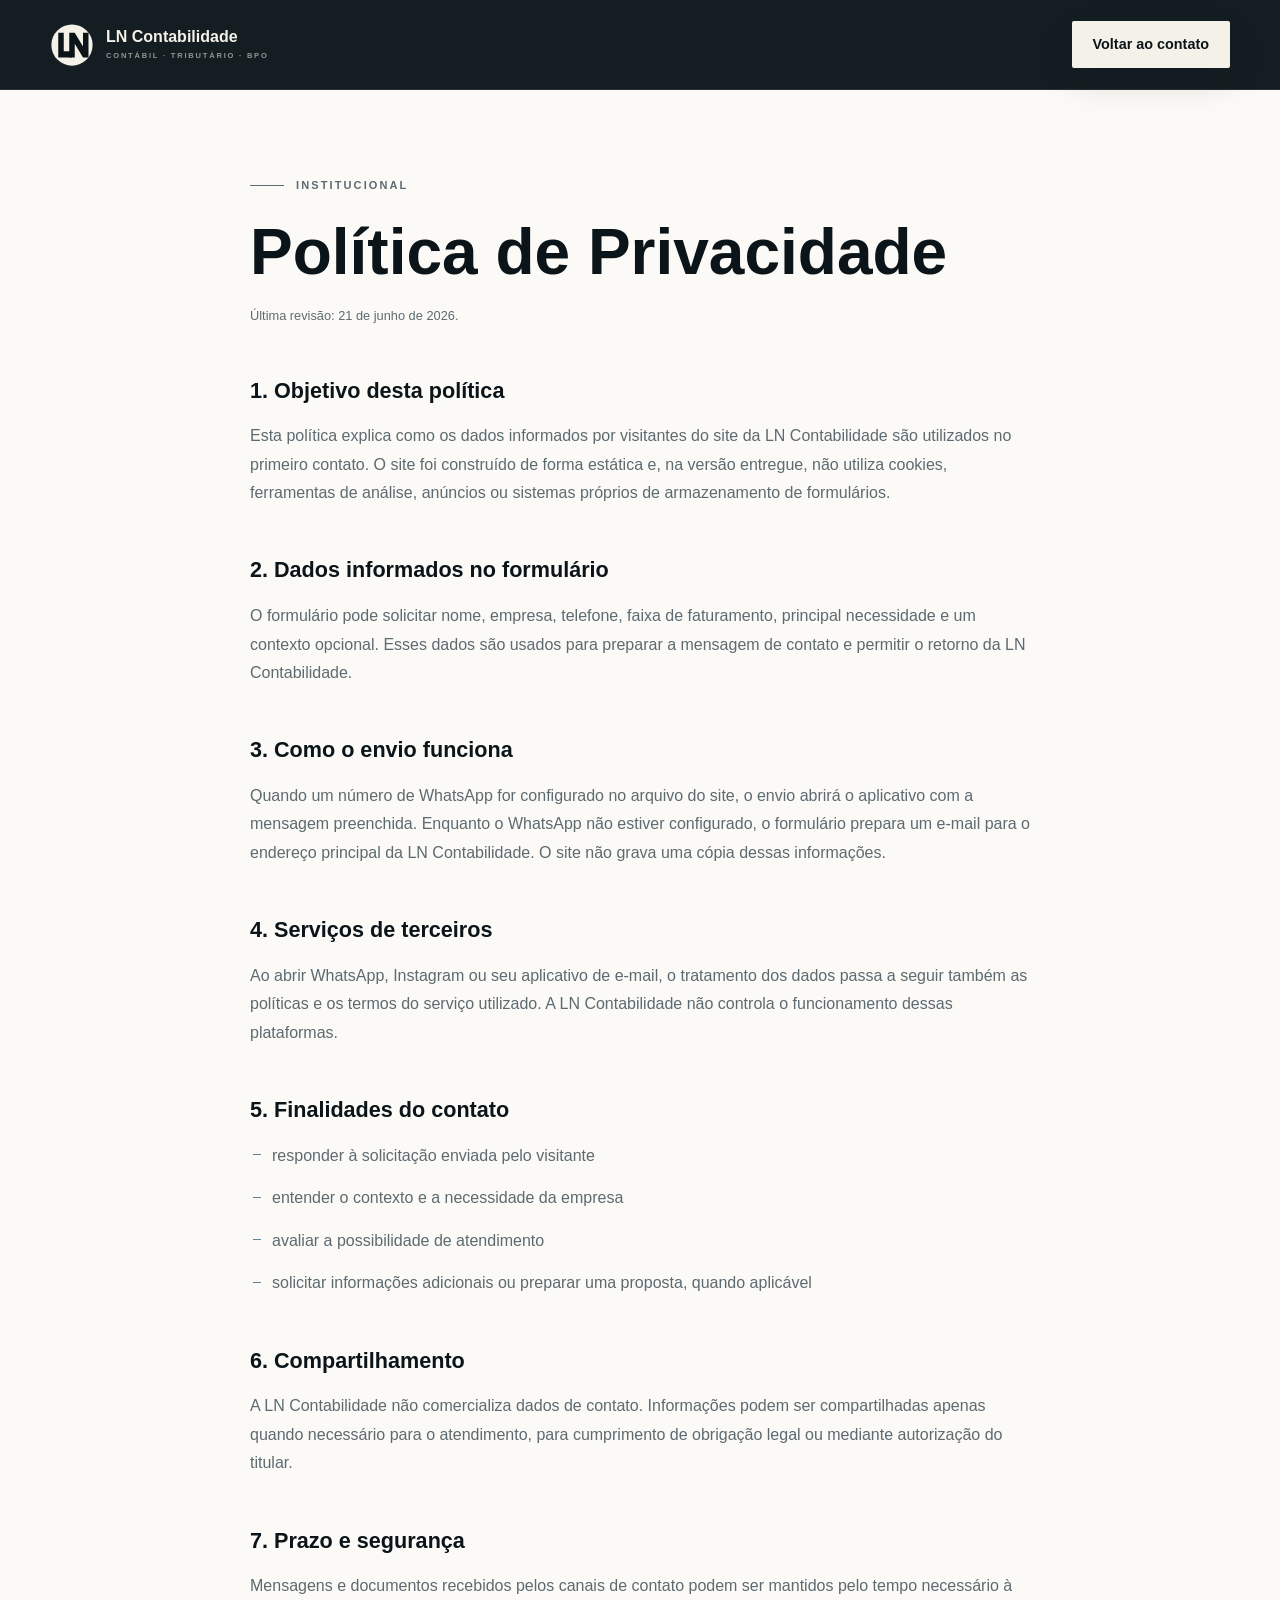
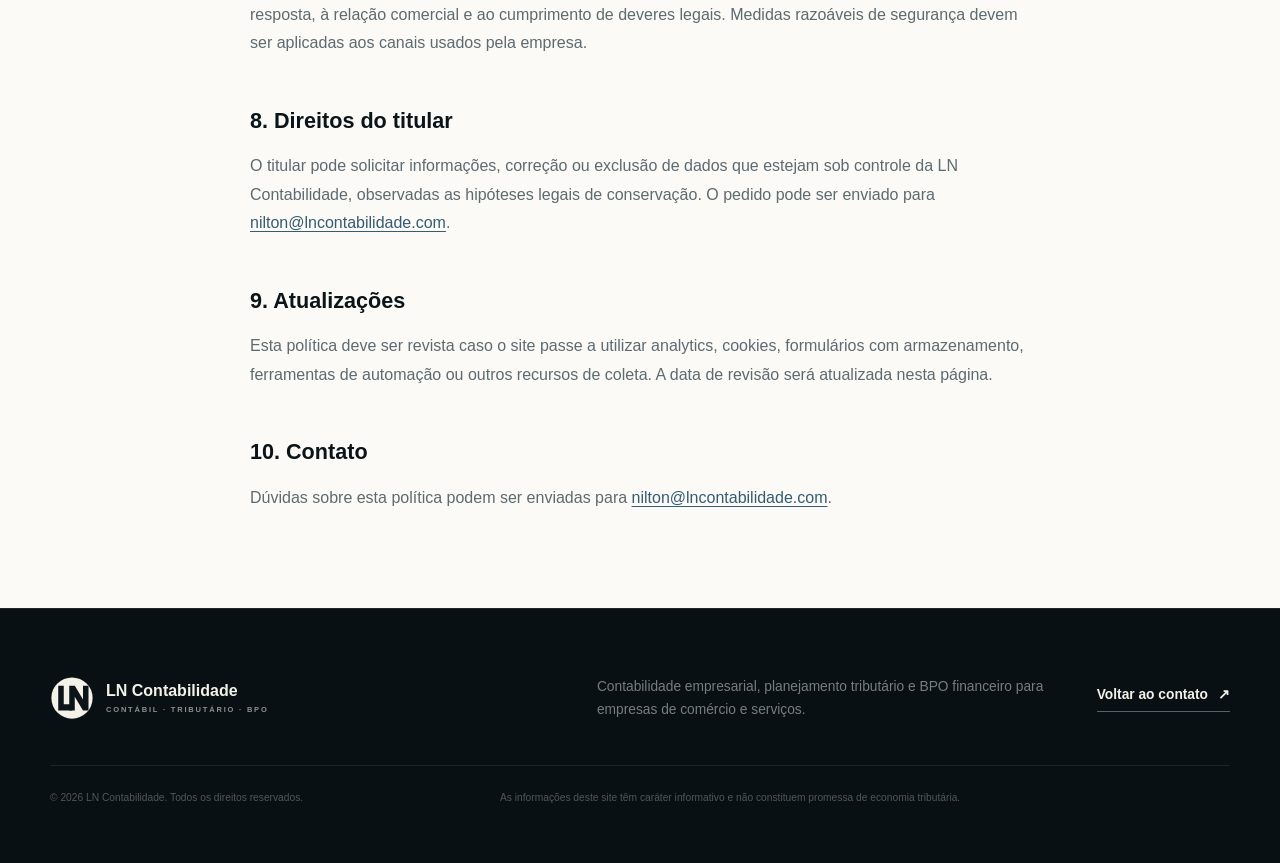
==== commit f8a527a1: "Refine LN landing page copy and layout" ====
--- a/privacidade.html
+++ b/privacidade.html
@@ -47,10 +47,10 @@
       <p class="updated">Última revisão: 21 de junho de 2026.</p>
 
       <h2>1. Objetivo desta política</h2>
-      <p>Esta política explica como os dados informados por visitantes do site da LN Contabilidade são utilizados durante o primeiro contato. O site foi construído de forma estática e, na versão entregue, não utiliza cookies, ferramentas de análise, anúncios ou sistemas próprios de armazenamento de formulários.</p>
+      <p>Esta política explica como os dados informados por visitantes do site da LN Contabilidade são utilizados no primeiro contato. O site foi construído de forma estática e, na versão entregue, não utiliza cookies, ferramentas de análise, anúncios ou sistemas próprios de armazenamento de formulários.</p>
 
       <h2>2. Dados informados no formulário</h2>
-      <p>O formulário pode solicitar nome, empresa, telefone, faixa de faturamento, principal necessidade e um contexto opcional. Esses dados são usados exclusivamente para preparar a mensagem de contato e permitir o retorno da LN Contabilidade.</p>
+      <p>O formulário pode solicitar nome, empresa, telefone, faixa de faturamento, principal necessidade e um contexto opcional. Esses dados são usados para preparar a mensagem de contato e permitir o retorno da LN Contabilidade.</p>
 
       <h2>3. Como o envio funciona</h2>
       <p>Quando um número de WhatsApp for configurado no arquivo do site, o envio abrirá o aplicativo com a mensagem preenchida. Enquanto o WhatsApp não estiver configurado, o formulário prepara um e-mail para o endereço principal da LN Contabilidade. O site não grava uma cópia dessas informações.</p>
@@ -63,11 +63,11 @@
         <li>responder à solicitação enviada pelo visitante</li>
         <li>entender o contexto e a necessidade da empresa</li>
         <li>avaliar a possibilidade de atendimento</li>
-        <li>preparar uma proposta ou solicitar informações adicionais, quando aplicável</li>
+        <li>solicitar informações adicionais ou preparar uma proposta, quando aplicável</li>
       </ul>
 
       <h2>6. Compartilhamento</h2>
-      <p>A LN Contabilidade não comercializa os dados de contato. Informações podem ser compartilhadas apenas quando necessário para o atendimento, para cumprimento de obrigação legal ou mediante autorização do titular.</p>
+      <p>A LN Contabilidade não comercializa dados de contato. Informações podem ser compartilhadas apenas quando necessário para o atendimento, para cumprimento de obrigação legal ou mediante autorização do titular.</p>
 
       <h2>7. Prazo e segurança</h2>
       <p>Mensagens e documentos recebidos pelos canais de contato podem ser mantidos pelo tempo necessário à resposta, à relação comercial e ao cumprimento de deveres legais. Medidas razoáveis de segurança devem ser aplicadas aos canais usados pela empresa.</p>
@@ -93,7 +93,7 @@
         </svg>
         <span class="brand-copy"><strong>LN Contabilidade</strong><small>CONTÁBIL · TRIBUTÁRIO · BPO</small></span>
       </a>
-      <p>Assessoria contábil, fiscal e BPO financeiro para empresas de comércio e serviços.</p>
+      <p>Contabilidade empresarial, planejamento tributário e BPO financeiro para empresas de comércio e serviços.</p>
       <a class="footer-cta" href="./index.html#contato">Voltar ao contato <span aria-hidden="true">↗</span></a>
     </div>
     <div class="shell footer-bottom">
--- a/assets/css/styles.css
+++ b/assets/css/styles.css
@@ -15,6 +15,7 @@
   --error: #a63a34;
   --success: #4f736c;
   --shadow: 0 28px 80px rgba(2, 10, 13, 0.18);
+  --shadow-soft: 0 18px 54px rgba(2, 10, 13, 0.13);
   --font-sans: "Avenir Next", Avenir, "Segoe UI", "Helvetica Neue", Arial, sans-serif;
   --font-serif: "Iowan Old Style", "Palatino Linotype", "Book Antiqua", Georgia, serif;
   --shell: 1180px;
@@ -176,7 +177,7 @@
   color: var(--ivory);
   font-size: 1rem;
   font-weight: 680;
-  letter-spacing: -0.02em;
+  letter-spacing: 0;
   white-space: nowrap;
 }
 
@@ -276,8 +277,8 @@
   right: 0;
   display: grid;
   width: min(310px, calc(100vw - 40px));
-  padding: 18px;
-  gap: 2px;
+  padding: 20px;
+  gap: 4px;
   background: var(--paper-bright);
   border: 1px solid var(--line-light);
   box-shadow: 0 20px 48px rgba(0, 0, 0, 0.25);
@@ -299,18 +300,18 @@
 
 .button {
   display: inline-flex;
-  min-height: 50px;
+  min-height: 52px;
   align-items: center;
   justify-content: center;
   gap: 11px;
-  padding: 13px 19px;
+  padding: 14px 21px;
   border: 1px solid transparent;
   border-radius: var(--radius);
-  font-size: 0.875rem;
+  font-size: 0.9rem;
   font-weight: 700;
   line-height: 1.2;
   text-align: center;
-  transition: transform 160ms ease, color 160ms ease, background 160ms ease, border-color 160ms ease;
+  transition: transform 160ms ease, color 160ms ease, background 160ms ease, border-color 160ms ease, box-shadow 160ms ease;
 }
 
 .button svg {
@@ -330,10 +331,12 @@
 .button-light {
   color: var(--ink);
   background: var(--ivory);
+  box-shadow: 0 14px 34px rgba(2, 10, 13, 0.14);
 }
 
 .button-light:hover {
   background: #fff;
+  box-shadow: 0 18px 42px rgba(2, 10, 13, 0.2);
 }
 
 .button-outline {
@@ -348,7 +351,7 @@
 }
 
 .section {
-  padding-block: 88px;
+  padding-block: 96px;
 }
 
 .section-dark,
@@ -393,7 +396,7 @@
 .hero {
   position: relative;
   overflow: hidden;
-  padding: 70px 0 78px;
+  padding: 78px 0 86px;
 }
 
 .hero-grid {
@@ -435,10 +438,10 @@
   max-width: 780px;
   margin-top: 28px;
   color: var(--ivory);
-  font-size: clamp(2.65rem, 11.2vw, 5.45rem);
+  font-size: 3rem;
   font-weight: 680;
-  letter-spacing: -0.058em;
-  line-height: 0.99;
+  letter-spacing: 0;
+  line-height: 1.02;
   text-wrap: balance;
 }
 
@@ -446,7 +449,7 @@
   max-width: 680px;
   margin-top: 30px;
   color: rgba(184, 194, 191, 0.88);
-  font-size: clamp(1.04rem, 2.2vw, 1.22rem);
+  font-size: 1.08rem;
   line-height: 1.65;
 }
 
@@ -458,10 +461,11 @@
 
 .hero-note {
   max-width: 600px;
-  margin-top: 26px;
-  padding-top: 20px;
-  color: rgba(184, 194, 191, 0.61);
+  margin-top: 24px;
+  padding: 16px 0 0 18px;
+  color: rgba(184, 194, 191, 0.68);
   border-top: 1px solid rgba(244, 241, 233, 0.12);
+  border-left: 1px solid rgba(138, 168, 186, 0.35);
   font-size: 0.81rem;
   line-height: 1.6;
 }
@@ -477,6 +481,7 @@
   position: relative;
   padding: 8px;
   border: 1px solid rgba(138, 168, 186, 0.34);
+  box-shadow: 0 18px 60px rgba(2, 10, 13, 0.28);
 }
 
 .portrait-frame picture {
@@ -531,7 +536,7 @@
   padding: 25px 26px 23px;
   color: var(--ink);
   background: var(--ivory);
-  box-shadow: var(--shadow);
+  box-shadow: var(--shadow-soft);
   font-family: var(--font-serif);
   font-size: 1.25rem;
   font-style: italic;
@@ -584,7 +589,7 @@
 .expertise-grid h2 {
   font-size: 1rem;
   font-weight: 740;
-  letter-spacing: -0.015em;
+  letter-spacing: 0;
 }
 
 .expertise-grid p {
@@ -609,17 +614,17 @@
 .faq h2,
 .contact h2 {
   margin-top: 20px;
-  font-size: clamp(2.05rem, 7.5vw, 4.25rem);
+  font-size: 2.25rem;
   font-weight: 660;
-  letter-spacing: -0.052em;
-  line-height: 1.04;
+  letter-spacing: 0;
+  line-height: 1.08;
   text-wrap: balance;
 }
 
 .section-intro {
   max-width: 600px;
   color: var(--slate);
-  font-size: 1rem;
+  font-size: 1.02rem;
   line-height: 1.75;
 }
 
@@ -630,7 +635,7 @@
 
 .issue-list article {
   display: grid;
-  padding: 25px 0;
+  padding: 28px 0;
   gap: 10px;
   border-bottom: 1px solid var(--line-light);
 }
@@ -643,9 +648,9 @@
 }
 
 .issue-list h3 {
-  font-size: 1.12rem;
+  font-size: 1.15rem;
   font-weight: 710;
-  letter-spacing: -0.02em;
+  letter-spacing: 0;
   line-height: 1.35;
 }
 
@@ -719,13 +724,13 @@
 }
 
 .service-stack {
-  margin-top: 58px;
+  margin-top: 62px;
   border-top: 1px solid var(--line-light);
 }
 
 .service-feature {
   display: grid;
-  padding: 34px 0;
+  padding: 38px 0;
   gap: 22px;
   border-bottom: 1px solid var(--line-light);
 }
@@ -748,10 +753,10 @@
 .service-main h3 {
   max-width: 650px;
   margin-top: 10px;
-  font-size: clamp(1.55rem, 4.8vw, 2.55rem);
+  font-size: 1.75rem;
   font-weight: 650;
-  letter-spacing: -0.04em;
-  line-height: 1.12;
+  letter-spacing: 0;
+  line-height: 1.16;
 }
 
 .service-main > p:last-child {
@@ -801,13 +806,13 @@
 
 .supporting-services {
   display: grid;
-  margin-top: 48px;
+  margin-top: 54px;
   border-top: 1px solid var(--line-light);
   border-bottom: 1px solid var(--line-light);
 }
 
 .supporting-services article {
-  padding: 30px 0;
+  padding: 32px 0;
   border-bottom: 1px solid var(--line-light);
 }
 
@@ -830,7 +835,7 @@
   margin-top: 22px;
   font-size: 1.05rem;
   font-weight: 710;
-  letter-spacing: -0.02em;
+  letter-spacing: 0;
 }
 
 .supporting-services p {
@@ -868,7 +873,7 @@
 .reform-copy > p:not(.eyebrow, .source-note) {
   max-width: 700px;
   margin-top: 24px;
-  color: rgba(184, 194, 191, 0.78);
+  color: rgba(184, 194, 191, 0.82);
   font-size: 1rem;
   line-height: 1.75;
 }
@@ -901,7 +906,7 @@
   display: grid;
   grid-template-columns: 36px 1fr;
   align-items: center;
-  padding: 20px 0;
+  padding: 22px 0;
   gap: 14px;
   border-bottom: 1px solid rgba(244, 241, 233, 0.16);
 }
@@ -933,7 +938,7 @@
   margin-top: 24px;
   color: #405157;
   font-family: var(--font-serif);
-  font-size: clamp(1.25rem, 4vw, 1.75rem);
+  font-size: 1.38rem;
   font-style: italic;
   line-height: 1.55;
 }
@@ -959,6 +964,7 @@
   border-bottom: 1px solid var(--line-light);
   font-size: 0.91rem;
   font-weight: 620;
+  line-height: 1.45;
 }
 
 .check-list li::before {
@@ -1023,7 +1029,7 @@
 .process-list li {
   display: grid;
   grid-template-columns: 42px 1fr;
-  padding: 25px 0;
+  padding: 28px 0;
   gap: 15px;
   border-bottom: 1px solid var(--line-light);
 }
@@ -1038,7 +1044,7 @@
 .process-list h3 {
   font-size: 1.05rem;
   font-weight: 710;
-  letter-spacing: -0.02em;
+  letter-spacing: 0;
 }
 
 .process-list p {
@@ -1075,7 +1081,7 @@
   color: var(--ivory);
   border-top: 1px solid rgba(244, 241, 233, 0.16);
   font-family: var(--font-serif);
-  font-size: clamp(1.32rem, 4.5vw, 1.8rem);
+  font-size: 1.42rem;
   font-style: italic;
   line-height: 1.5;
 }
@@ -1115,9 +1121,9 @@
 
 .fit-list li {
   position: relative;
-  padding: 18px 4px 18px 32px;
+  padding: 19px 4px 19px 32px;
   border-bottom: 1px solid var(--line-light);
-  font-size: 0.94rem;
+  font-size: 0.96rem;
   line-height: 1.55;
 }
 
@@ -1153,13 +1159,13 @@
 .faq-list summary {
   position: relative;
   display: grid;
-  min-height: 72px;
+  min-height: 76px;
   cursor: pointer;
   grid-template-columns: 1fr 28px;
   align-items: center;
   gap: 20px;
   list-style: none;
-  font-size: 0.95rem;
+  font-size: 1rem;
   font-weight: 680;
   line-height: 1.45;
 }
@@ -1199,9 +1205,9 @@
 
 .faq-list details > p {
   max-width: 700px;
-  padding: 0 48px 24px 0;
+  padding: 0 48px 28px 0;
   color: var(--slate);
-  font-size: 0.88rem;
+  font-size: 0.92rem;
   line-height: 1.72;
 }
 
@@ -1217,7 +1223,7 @@
 .contact-copy > p:not(.eyebrow) {
   max-width: 610px;
   margin-top: 24px;
-  color: rgba(184, 194, 191, 0.76);
+  color: rgba(184, 194, 191, 0.82);
   line-height: 1.75;
 }
 
@@ -1250,10 +1256,11 @@
 }
 
 .lead-form {
-  padding: 28px 22px;
+  padding: 30px 22px;
   color: var(--ink);
   background: var(--paper-bright);
-  box-shadow: var(--shadow);
+  border: 1px solid rgba(244, 241, 233, 0.2);
+  box-shadow: var(--shadow-soft);
 }
 
 .form-grid {
@@ -1263,12 +1270,12 @@
 
 .field-group {
   display: grid;
-  gap: 7px;
+  gap: 8px;
 }
 
 .field-group label {
   color: var(--ink);
-  font-size: 0.75rem;
+  font-size: 0.77rem;
   font-weight: 720;
 }
 
@@ -1281,11 +1288,11 @@
 .field-group select,
 .field-group textarea {
   width: 100%;
-  min-height: 50px;
-  padding: 12px 13px;
+  min-height: 52px;
+  padding: 13px 14px;
   color: var(--ink);
   background: #fff;
-  border: 1px solid rgba(11, 21, 25, 0.21);
+  border: 1px solid rgba(11, 21, 25, 0.2);
   border-radius: 0;
   outline: none;
   font-size: 0.94rem;
@@ -1318,7 +1325,7 @@
 .field-error {
   min-height: 0;
   color: var(--error);
-  font-size: 0.68rem;
+  font-size: 0.7rem;
   line-height: 1.35;
 }
 
@@ -1333,7 +1340,7 @@
   align-items: start;
   gap: 10px;
   color: var(--slate);
-  font-size: 0.71rem;
+  font-size: 0.73rem;
   line-height: 1.55;
 }
 
@@ -1368,9 +1375,9 @@
 .form-note,
 .form-status,
 .noscript-note {
-  margin-top: 13px;
+  margin-top: 14px;
   color: var(--slate);
-  font-size: 0.68rem;
+  font-size: 0.72rem;
   line-height: 1.55;
 }
 
@@ -1407,7 +1414,7 @@
 }
 
 .footer-top > p {
-  max-width: 460px;
+  max-width: 540px;
   color: rgba(184, 194, 191, 0.62);
   font-size: 0.86rem;
   line-height: 1.7;
@@ -1510,10 +1517,10 @@
 
 .privacy-content h1 {
   margin-top: 22px;
-  font-size: clamp(2.4rem, 8vw, 4.8rem);
+  font-size: 2.75rem;
   font-weight: 660;
-  letter-spacing: -0.055em;
-  line-height: 1.04;
+  letter-spacing: 0;
+  line-height: 1.08;
 }
 
 .privacy-content .updated {
@@ -1526,7 +1533,7 @@
   margin-top: 46px;
   font-size: 1.35rem;
   font-weight: 720;
-  letter-spacing: -0.025em;
+  letter-spacing: 0;
 }
 
 .privacy-content p,
@@ -1592,11 +1599,44 @@
 
 @media (min-width: 700px) {
   .section {
-    padding-block: 112px;
+    padding-block: 124px;
   }
 
   .hero {
-    padding: 92px 0 92px;
+    padding: 96px 0 100px;
+  }
+
+  .hero h1 {
+    font-size: 4rem;
+  }
+
+  .split-heading h2,
+  .approach h2,
+  .reform h2,
+  .bpo h2,
+  .process h2,
+  .about h2,
+  .fit h2,
+  .faq h2,
+  .contact h2 {
+    font-size: 3.15rem;
+    line-height: 1.06;
+  }
+
+  .service-main h3 {
+    font-size: 2.1rem;
+  }
+
+  .bpo-lead {
+    font-size: 1.55rem;
+  }
+
+  .about-copy blockquote {
+    font-size: 1.62rem;
+  }
+
+  .privacy-content h1 {
+    font-size: 4rem;
   }
 
   .expertise-grid {
@@ -1721,7 +1761,8 @@
   }
 
   .hero h1 {
-    font-size: clamp(4rem, 6.1vw, 5.65rem);
+    font-size: 5.05rem;
+    line-height: 1;
   }
 
   .hero-portrait {
@@ -1749,6 +1790,26 @@
     gap: 84px;
   }
 
+  .split-heading h2,
+  .approach h2,
+  .reform h2,
+  .bpo h2,
+  .process h2,
+  .about h2,
+  .fit h2,
+  .faq h2,
+  .contact h2 {
+    font-size: 4rem;
+  }
+
+  .service-main h3 {
+    font-size: 2.5rem;
+  }
+
+  .bpo-lead {
+    font-size: 1.75rem;
+  }
+
   .section-intro {
     justify-self: end;
   }
@@ -1895,6 +1956,10 @@
 
   .hero-layout {
     gap: 84px;
+  }
+
+  .hero h1 {
+    font-size: 5.45rem;
   }
 
   .hero-portrait blockquote {
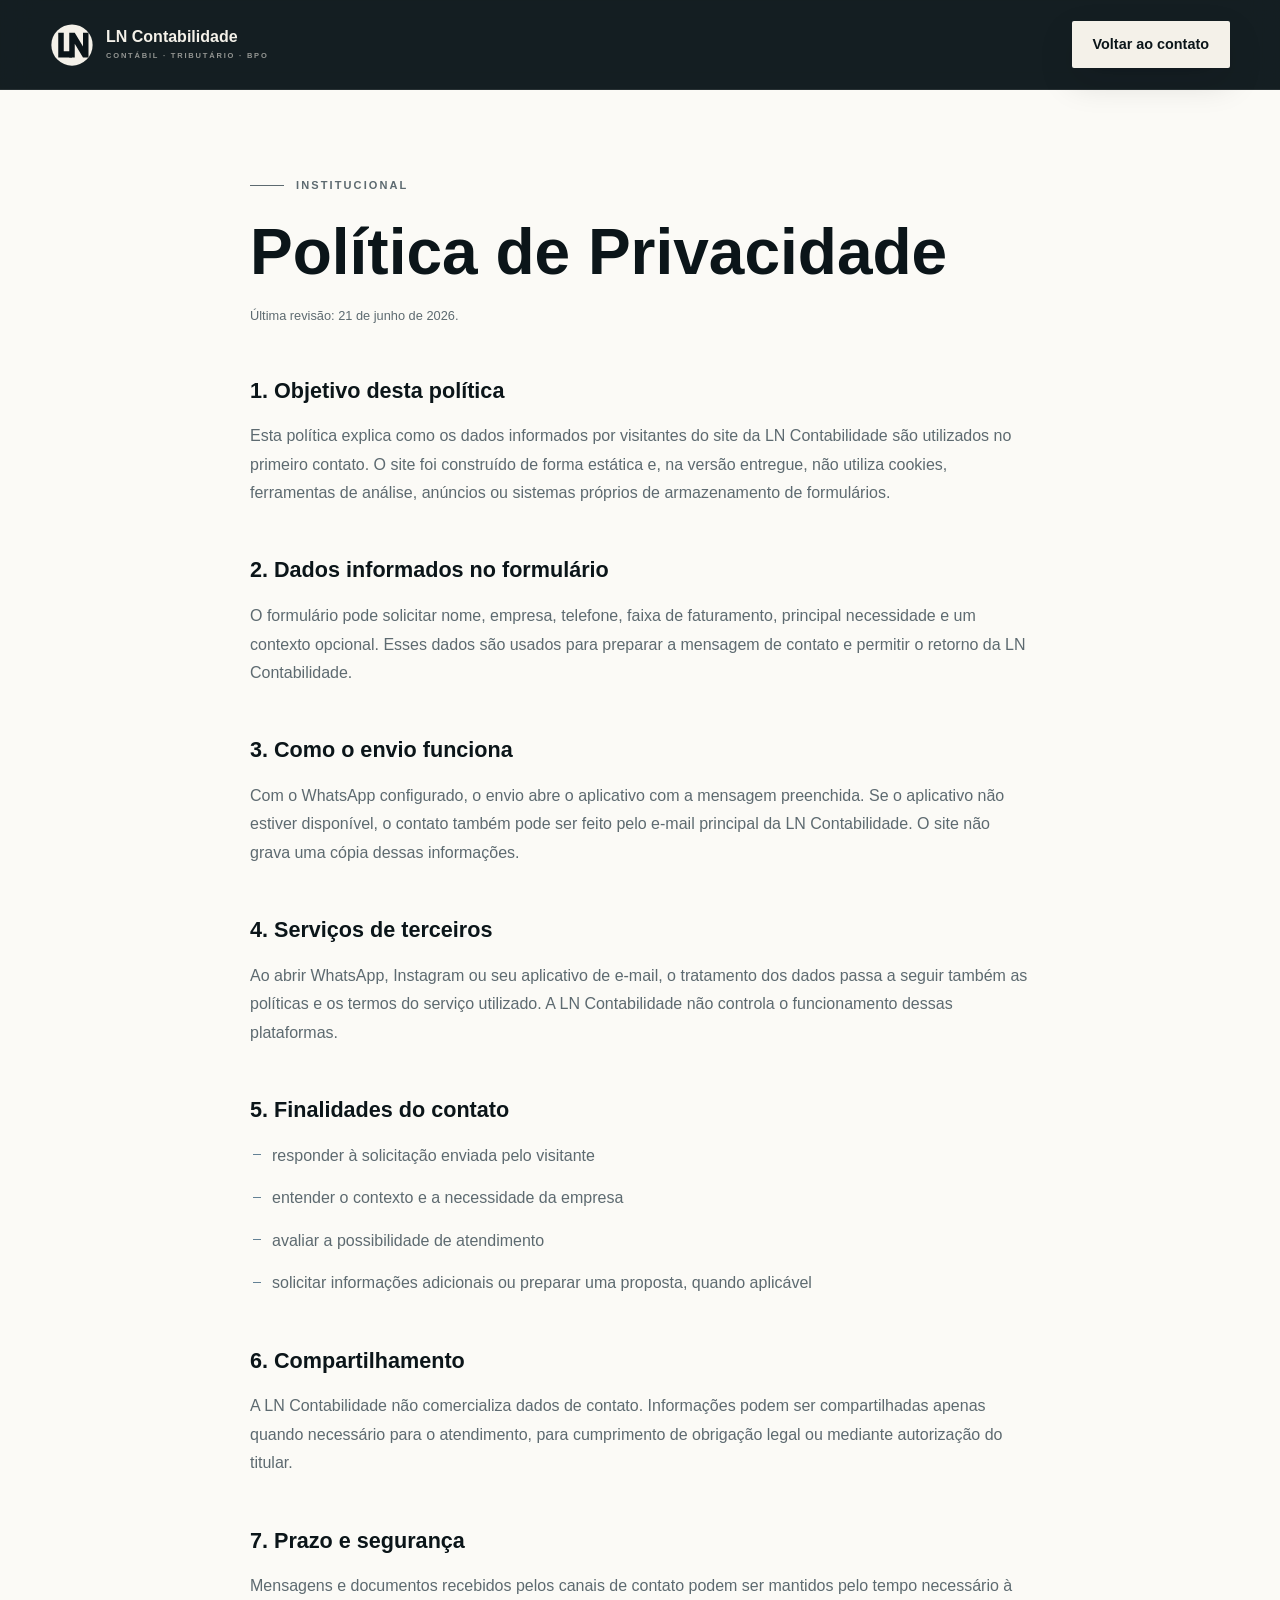
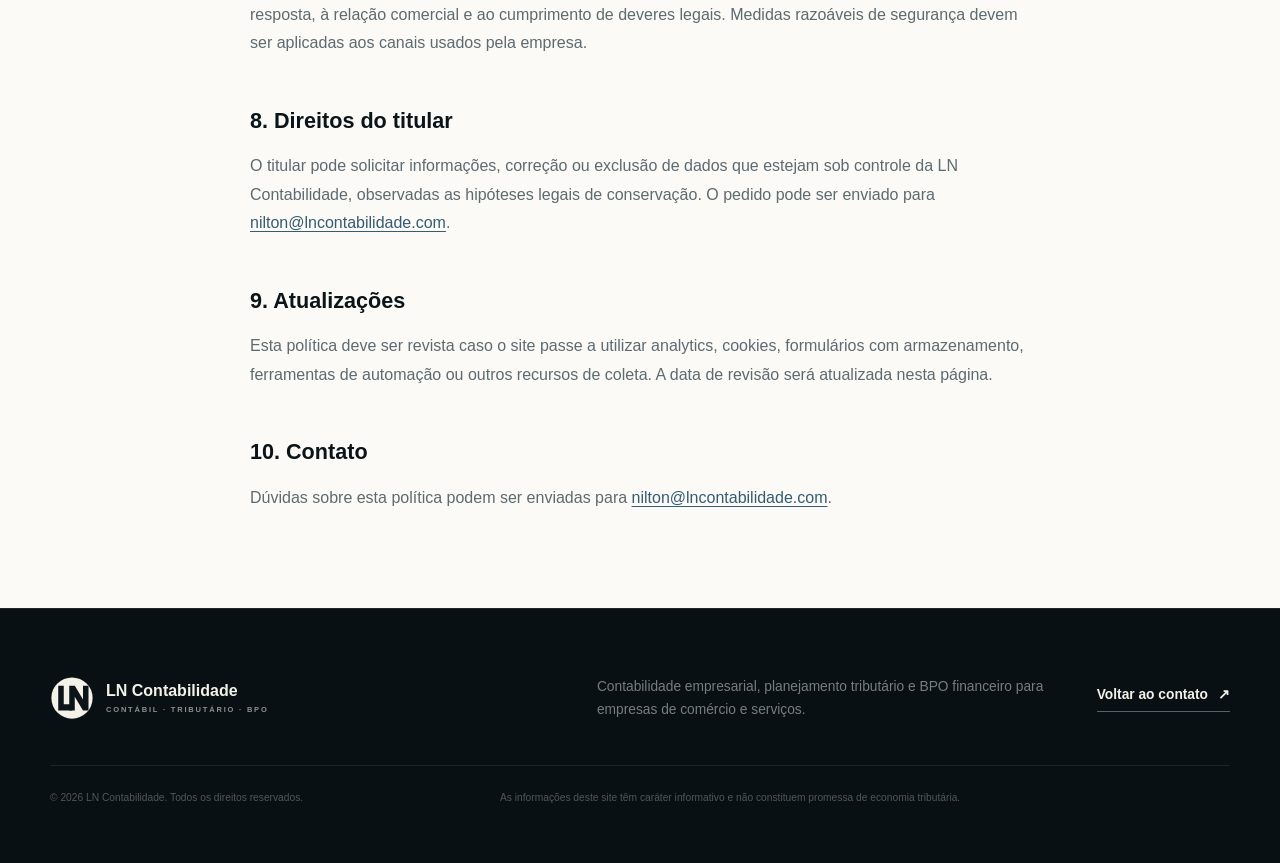
==== commit b51a1c31: "Update LN Contabilidade contact information" ====
--- a/privacidade.html
+++ b/privacidade.html
@@ -53,7 +53,7 @@
       <p>O formulário pode solicitar nome, empresa, telefone, faixa de faturamento, principal necessidade e um contexto opcional. Esses dados são usados para preparar a mensagem de contato e permitir o retorno da LN Contabilidade.</p>
 
       <h2>3. Como o envio funciona</h2>
-      <p>Quando um número de WhatsApp for configurado no arquivo do site, o envio abrirá o aplicativo com a mensagem preenchida. Enquanto o WhatsApp não estiver configurado, o formulário prepara um e-mail para o endereço principal da LN Contabilidade. O site não grava uma cópia dessas informações.</p>
+      <p>Com o WhatsApp configurado, o envio abre o aplicativo com a mensagem preenchida. Se o aplicativo não estiver disponível, o contato também pode ser feito pelo e-mail principal da LN Contabilidade. O site não grava uma cópia dessas informações.</p>
 
       <h2>4. Serviços de terceiros</h2>
       <p>Ao abrir WhatsApp, Instagram ou seu aplicativo de e-mail, o tratamento dos dados passa a seguir também as políticas e os termos do serviço utilizado. A LN Contabilidade não controla o funcionamento dessas plataformas.</p>
--- a/assets/css/styles.css
+++ b/assets/css/styles.css
@@ -372,12 +372,14 @@
 
 .eyebrow {
   display: flex;
+  flex-wrap: wrap;
   align-items: center;
+  max-width: 100%;
   gap: 12px;
   color: var(--steel);
   font-size: 0.69rem;
   font-weight: 750;
-  letter-spacing: 0.19em;
+  letter-spacing: 0.13em;
   line-height: 1.5;
   text-transform: uppercase;
 }
@@ -431,6 +433,7 @@
 }
 
 .hero-copy {
+  min-width: 0;
   max-width: 750px;
 }
 
@@ -443,6 +446,7 @@
   letter-spacing: 0;
   line-height: 1.02;
   text-wrap: balance;
+  overflow-wrap: break-word;
 }
 
 .hero-lead {
@@ -451,6 +455,7 @@
   color: rgba(184, 194, 191, 0.88);
   font-size: 1.08rem;
   line-height: 1.65;
+  overflow-wrap: break-word;
 }
 
 .button-row {
@@ -468,6 +473,7 @@
   border-left: 1px solid rgba(138, 168, 186, 0.35);
   font-size: 0.81rem;
   line-height: 1.6;
+  overflow-wrap: break-word;
 }
 
 .hero-portrait {
@@ -605,7 +611,9 @@
 }
 
 .split-heading h2,
+.reveal h2,
 .approach h2,
+.deliverables h2,
 .reform h2,
 .bpo h2,
 .process h2,
@@ -626,6 +634,54 @@
   color: var(--slate);
   font-size: 1.02rem;
   line-height: 1.75;
+  overflow-wrap: break-word;
+}
+
+.reveal {
+  background: var(--paper-soft);
+}
+
+.reveal-layout {
+  display: grid;
+  gap: 42px;
+}
+
+.reveal-heading {
+  max-width: 760px;
+}
+
+.reveal-heading > p:last-child {
+  max-width: 640px;
+  margin-top: 24px;
+  color: var(--slate);
+  font-size: 1rem;
+  line-height: 1.75;
+}
+
+.reveal-board {
+  display: grid;
+  border-top: 1px solid var(--line-light);
+}
+
+.reveal-board article {
+  display: grid;
+  padding: 22px 0;
+  gap: 8px;
+  border-bottom: 1px solid var(--line-light);
+}
+
+.reveal-board span {
+  color: #557386;
+  font-size: 0.64rem;
+  font-weight: 760;
+  letter-spacing: 0.14em;
+  text-transform: uppercase;
+}
+
+.reveal-board p {
+  color: var(--ink);
+  font-size: 0.94rem;
+  line-height: 1.6;
 }
 
 .issue-list {
@@ -843,6 +899,86 @@
   color: var(--slate);
   font-size: 0.84rem;
   line-height: 1.65;
+}
+
+.deliverables {
+  background: #e8e5dd;
+}
+
+.deliverables-layout {
+  display: grid;
+  gap: 38px;
+}
+
+.deliverables-copy {
+  max-width: 720px;
+}
+
+.deliverables-copy > p:last-child {
+  max-width: 620px;
+  margin-top: 24px;
+  color: var(--slate);
+  line-height: 1.75;
+}
+
+.deliverables-panel {
+  padding: 28px 22px;
+  color: var(--ivory);
+  background: var(--ink);
+  border: 1px solid rgba(11, 21, 25, 0.18);
+  box-shadow: var(--shadow-soft);
+}
+
+.deliverables-panel ol {
+  display: grid;
+  counter-reset: deliverable;
+}
+
+.deliverables-panel li {
+  position: relative;
+  display: grid;
+  padding: 22px 0 22px 42px;
+  gap: 7px;
+  border-bottom: 1px solid rgba(244, 241, 233, 0.13);
+  counter-increment: deliverable;
+}
+
+.deliverables-panel li:first-child {
+  padding-top: 0;
+}
+
+.deliverables-panel li::before {
+  position: absolute;
+  top: 23px;
+  left: 0;
+  color: var(--steel);
+  content: counter(deliverable, decimal-leading-zero);
+  font-size: 0.64rem;
+  font-weight: 760;
+  letter-spacing: 0.14em;
+}
+
+.deliverables-panel li:first-child::before {
+  top: 1px;
+}
+
+.deliverables-panel strong {
+  color: var(--ivory);
+  font-size: 1.02rem;
+  font-weight: 700;
+}
+
+.deliverables-panel span,
+.deliverables-panel > p {
+  color: rgba(184, 194, 191, 0.72);
+  font-size: 0.86rem;
+  line-height: 1.6;
+}
+
+.deliverables-panel > p {
+  margin-top: 22px;
+  padding-top: 18px;
+  border-top: 1px solid rgba(244, 241, 233, 0.13);
 }
 
 .reform {
@@ -1483,7 +1619,7 @@
   bottom: calc(16px + env(safe-area-inset-bottom));
   left: 16px;
   display: inline-flex;
-  min-height: 52px;
+  min-height: 48px;
   align-items: center;
   justify-content: center;
   gap: 10px;
@@ -1491,7 +1627,7 @@
   background: var(--ivory);
   border: 1px solid rgba(11, 21, 25, 0.18);
   box-shadow: 0 14px 34px rgba(0, 0, 0, 0.24);
-  font-size: 0.84rem;
+  font-size: 0.8rem;
   font-weight: 740;
 }
 
@@ -1598,6 +1734,10 @@
 }
 
 @media (min-width: 700px) {
+  .eyebrow {
+    letter-spacing: 0.19em;
+  }
+
   .section {
     padding-block: 124px;
   }
@@ -1607,11 +1747,13 @@
   }
 
   .hero h1 {
-    font-size: 4rem;
+    font-size: 3.72rem;
   }
 
   .split-heading h2,
+  .reveal h2,
   .approach h2,
+  .deliverables h2,
   .reform h2,
   .bpo h2,
   .process h2,
@@ -1677,6 +1819,25 @@
     grid-template-columns: repeat(3, 1fr);
   }
 
+  .reveal-board {
+    grid-template-columns: repeat(2, 1fr);
+    border-left: 1px solid var(--line-light);
+  }
+
+  .reveal-board article {
+    min-height: 160px;
+    padding: 24px 26px;
+    border-right: 1px solid var(--line-light);
+  }
+
+  .reveal-board article:nth-child(2n) {
+    border-right: 0;
+  }
+
+  .deliverables-panel {
+    padding: 36px;
+  }
+
   .supporting-services article {
     padding: 34px 28px;
     border-right: 1px solid var(--line-light);
@@ -1761,7 +1922,7 @@
   }
 
   .hero h1 {
-    font-size: 5.05rem;
+    font-size: 4.72rem;
     line-height: 1;
   }
 
@@ -1791,7 +1952,9 @@
   }
 
   .split-heading h2,
+  .reveal h2,
   .approach h2,
+  .deliverables h2,
   .reform h2,
   .bpo h2,
   .process h2,
@@ -1802,6 +1965,19 @@
     font-size: 4rem;
   }
 
+  .reveal-layout,
+  .deliverables-layout {
+    grid-template-columns: minmax(0, 0.92fr) minmax(380px, 1.08fr);
+    align-items: start;
+    gap: 84px;
+  }
+
+  .reveal-heading,
+  .deliverables-copy {
+    position: sticky;
+    top: calc(var(--header-height) + 36px);
+  }
+
   .service-main h3 {
     font-size: 2.5rem;
   }
@@ -1959,7 +2135,7 @@
   }
 
   .hero h1 {
-    font-size: 5.45rem;
+    font-size: 5.05rem;
   }
 
   .hero-portrait blockquote {
@@ -1984,7 +2160,7 @@
   }
 
   .hero h1 {
-    font-size: 2.55rem;
+    font-size: 2.42rem;
   }
 
   .lead-form {
@@ -2042,14 +2218,6 @@
   width: 190px;
 }
 
-@media (min-width: 700px) and (max-width: 899px) {
-  .site-header .header-cta {
-    display: inline-flex;
-    min-height: 46px;
-    padding-inline: 18px;
-  }
-}
-
 @media (min-width: 900px) {
   .site-header .header-cta {
     display: inline-flex;
